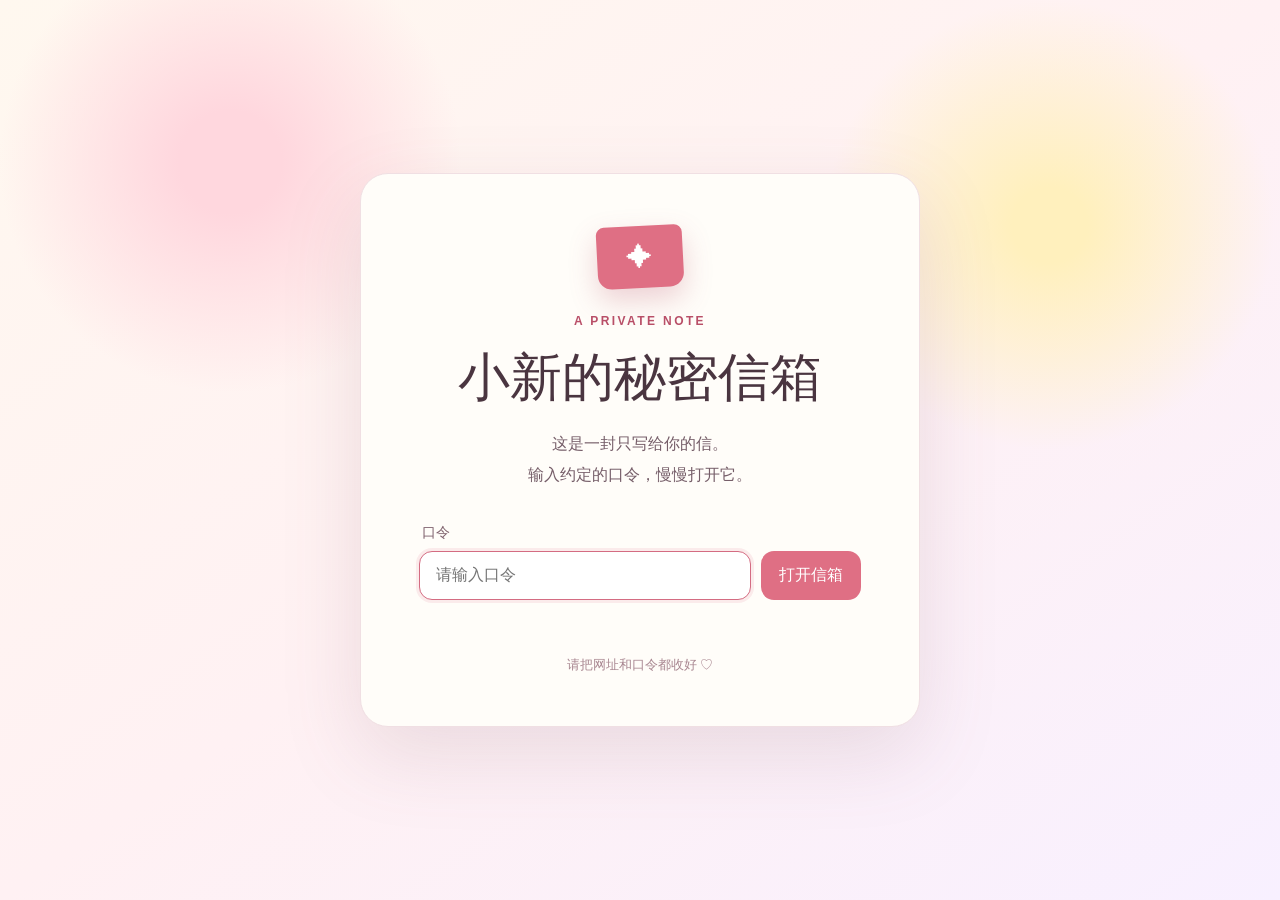
==== index.html @ 1e918c6c "Publish encrypted private letter" ====
<!doctype html>
<html lang="zh-CN">
<head>
  <meta charset="utf-8">
  <meta name="viewport" content="width=device-width,initial-scale=1">
  <meta name="robots" content="noindex,nofollow,noarchive">
  <title>一封秘密信件</title>
  <link rel="stylesheet" href="style.css">
</head>
<body>
  <main id="lock" class="lock-shell">
    <section class="lock-card" aria-labelledby="lock-title">
      <div class="envelope" aria-hidden="true"><span>✦</span></div>
      <p class="kicker">A PRIVATE NOTE</p>
      <h1 id="lock-title">小新的秘密信箱</h1>
      <p class="copy">这是一封只写给你的信。<br>输入约定的口令，慢慢打开它。</p>
      <form id="unlock-form">
        <label for="password">口令</label>
        <div class="password-row">
          <input id="password" type="password" autocomplete="current-password" required autofocus placeholder="请输入口令">
          <button type="submit">打开信箱</button>
        </div>
        <p id="status" class="status" role="alert" aria-live="polite"></p>
      </form>
      <p class="hint">请把网址和口令都收好 ♡</p>
    </section>
  </main>
  <main id="gift" class="gift-shell" hidden>
    <iframe id="gift-frame" title="给你的秘密信件"></iframe>
    <button id="music-button" class="music-button" type="button">♫ 播放音乐</button>
  </main>
  <script src="app.js"></script>
</body>
</html>
---- style.css ----
:root{font-family:"Microsoft YaHei","PingFang SC",sans-serif;color:#4a3540;background:#fff9f1}*{box-sizing:border-box}body{margin:0}.lock-shell{min-height:100vh;display:grid;place-items:center;padding:28px;background:radial-gradient(circle at 18% 18%,#ffd7de 0 4%,transparent 18%),radial-gradient(circle at 82% 25%,#fff0bd 0 3%,transparent 18%),linear-gradient(145deg,#fff8ef,#fff1f3 50%,#f8f0ff)}.lock-card{width:min(560px,94vw);padding:52px clamp(24px,7vw,58px);text-align:center;background:#fffdf9;border:1px solid #f0dfe3;border-radius:28px;box-shadow:0 28px 80px #81546326}.envelope{width:86px;height:62px;margin:0 auto 26px;display:grid;place-items:center;color:#fff;background:#df6f84;border-radius:8px 8px 14px 14px;transform:rotate(-3deg);box-shadow:0 12px 28px #b94f6840}.envelope span{font-size:26px}.kicker{font-size:12px;font-weight:700;letter-spacing:.2em;color:#b94f68}.lock-card h1{margin:15px 0;font-family:Georgia,"STKaiti",serif;font-size:clamp(34px,7vw,52px);font-weight:500}.copy{line-height:1.9;color:#755d68}form{margin-top:34px;text-align:left}label{display:block;margin:0 0 9px 3px;font-size:14px;color:#7e606c}.password-row{display:flex;gap:10px}input{min-width:0;flex:1;padding:14px 16px;border:1px solid #ddc8cf;border-radius:13px;background:#fff;font:inherit;outline:none}input:focus{border-color:#d46c82;box-shadow:0 0 0 3px #df6f8420}button{border:0;border-radius:13px;padding:14px 18px;color:#fff;background:#df6f84;font:inherit;cursor:pointer}button:disabled{opacity:.65;cursor:wait}.status{min-height:24px;margin:10px 3px 0;color:#b94f68;font-size:14px}.hint{margin:22px 0 0;color:#a98791;font-size:13px}.gift-shell{position:fixed;inset:0;background:#fff}.gift-shell[hidden]{display:none}#gift-frame{width:100%;height:100%;border:0}.music-button{position:fixed;z-index:5;right:18px;bottom:18px;border-radius:999px;box-shadow:0 10px 28px #70445245}@media(max-width:560px){.lock-card{padding:42px 22px}.password-row{flex-direction:column}.password-row button{width:100%}}
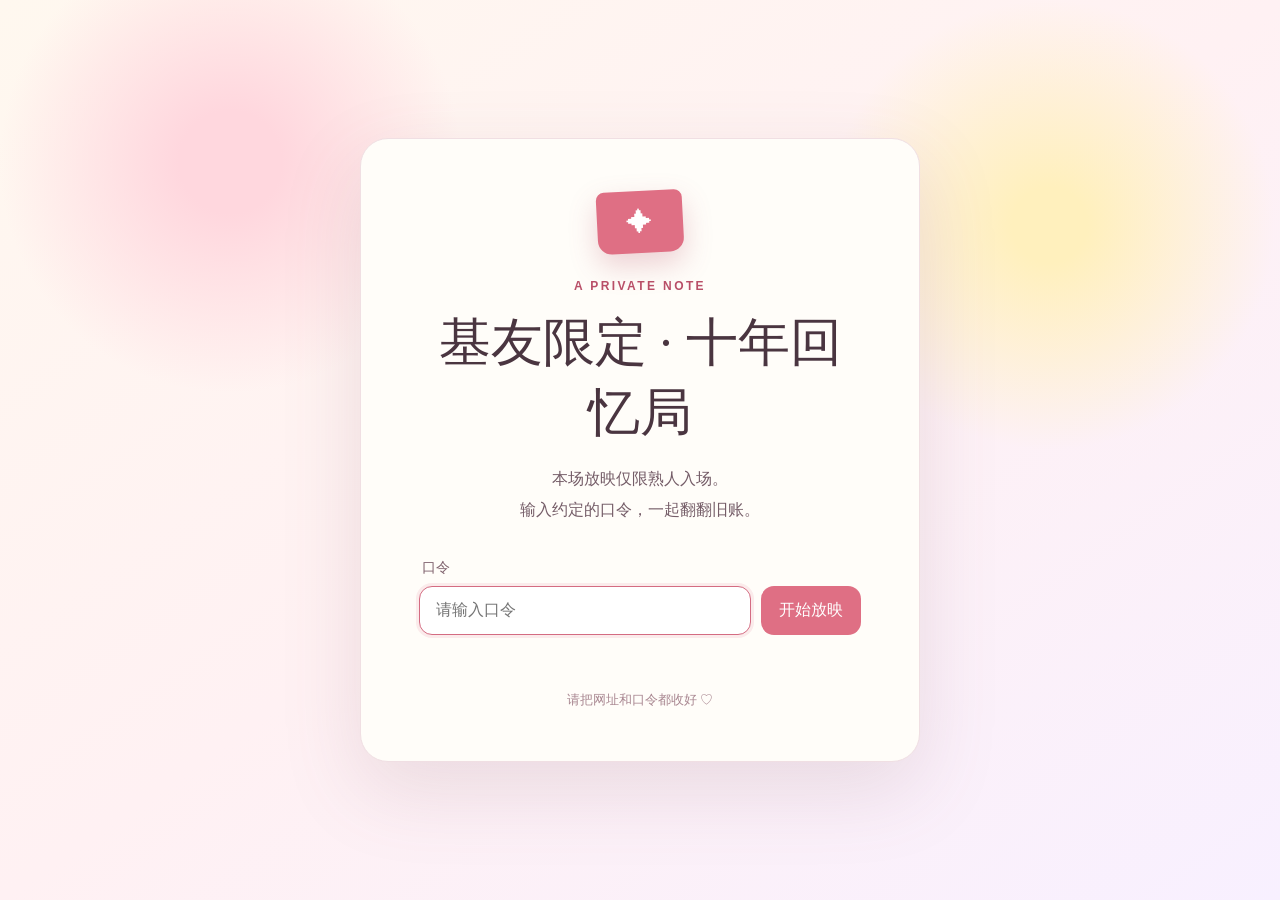
==== commit 1922e917: "Speed up loading and refresh memory copy" ====
--- a/index.html
+++ b/index.html
@@ -4,7 +4,7 @@
   <meta charset="utf-8">
   <meta name="viewport" content="width=device-width,initial-scale=1">
   <meta name="robots" content="noindex,nofollow,noarchive">
-  <title>一封秘密信件</title>
+  <title>基友限定 · 回忆放映厅</title>
   <link rel="stylesheet" href="style.css">
 </head>
 <body>
@@ -12,13 +12,13 @@
     <section class="lock-card" aria-labelledby="lock-title">
       <div class="envelope" aria-hidden="true"><span>✦</span></div>
       <p class="kicker">A PRIVATE NOTE</p>
-      <h1 id="lock-title">小新的秘密信箱</h1>
-      <p class="copy">这是一封只写给你的信。<br>输入约定的口令，慢慢打开它。</p>
+      <h1 id="lock-title">基友限定 · 十年回忆局</h1>
+      <p class="copy">本场放映仅限熟人入场。<br>输入约定的口令，一起翻翻旧账。</p>
       <form id="unlock-form">
         <label for="password">口令</label>
         <div class="password-row">
           <input id="password" type="password" autocomplete="current-password" required autofocus placeholder="请输入口令">
-          <button type="submit">打开信箱</button>
+          <button type="submit">开始放映</button>
         </div>
         <p id="status" class="status" role="alert" aria-live="polite"></p>
       </form>
@@ -26,7 +26,7 @@
     </section>
   </main>
   <main id="gift" class="gift-shell" hidden>
-    <iframe id="gift-frame" title="给你的秘密信件"></iframe>
+    <iframe id="gift-frame" title="十年基友回忆"></iframe>
     <button id="music-button" class="music-button" type="button">♫ 播放音乐</button>
   </main>
   <script src="app.js"></script>
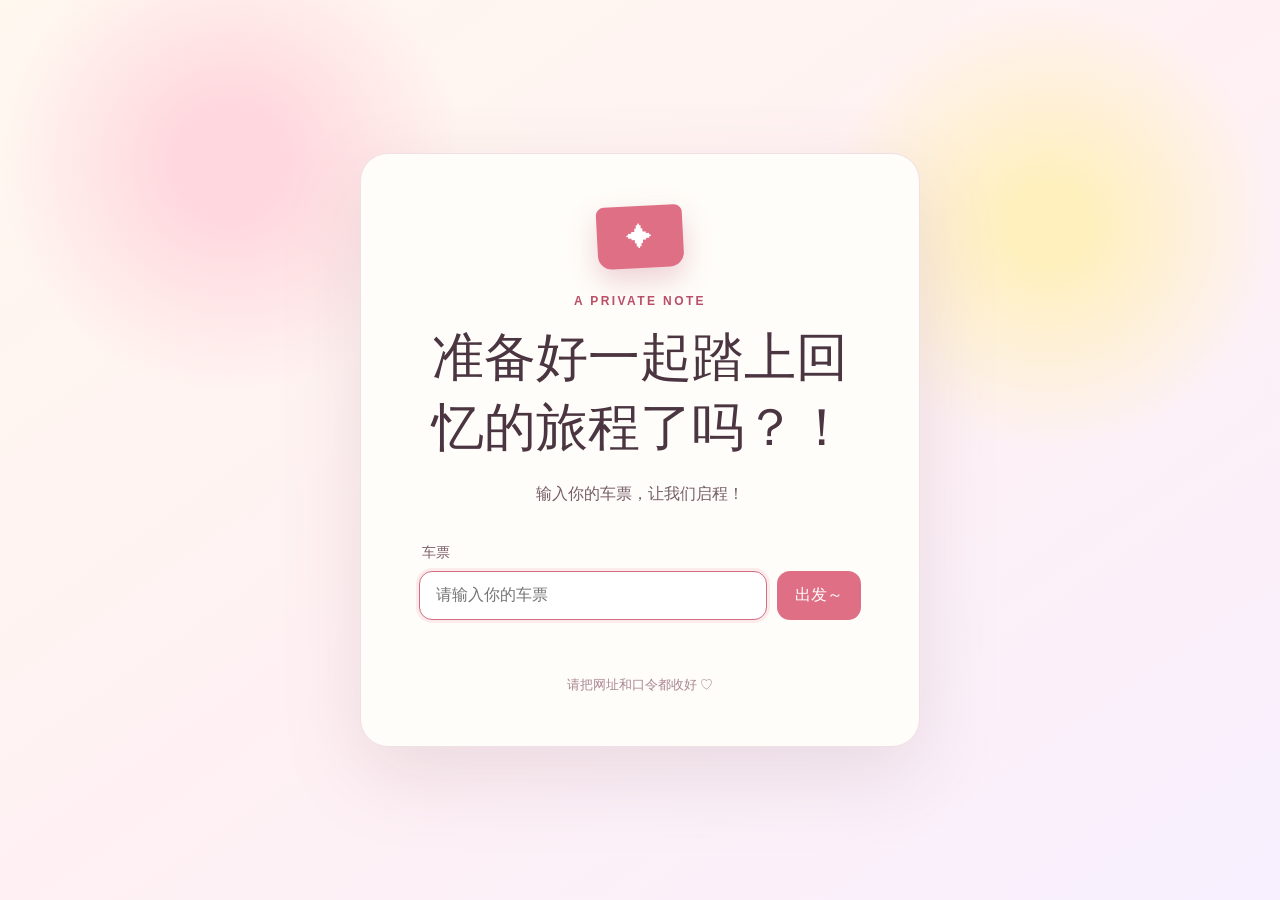
==== commit 783603ee: "Update the private memory page" ====
--- a/index.html
+++ b/index.html
@@ -4,7 +4,7 @@
   <meta charset="utf-8">
   <meta name="viewport" content="width=device-width,initial-scale=1">
   <meta name="robots" content="noindex,nofollow,noarchive">
-  <title>基友限定 · 回忆放映厅</title>
+  <title>回忆之旅</title>
   <link rel="stylesheet" href="style.css">
 </head>
 <body>
@@ -12,13 +12,13 @@
     <section class="lock-card" aria-labelledby="lock-title">
       <div class="envelope" aria-hidden="true"><span>✦</span></div>
       <p class="kicker">A PRIVATE NOTE</p>
-      <h1 id="lock-title">基友限定 · 十年回忆局</h1>
-      <p class="copy">本场放映仅限熟人入场。<br>输入约定的口令，一起翻翻旧账。</p>
+      <h1 id="lock-title">准备好一起踏上回忆的旅程了吗？！</h1>
+      <p class="copy">输入你的车票，让我们启程！</p>
       <form id="unlock-form">
-        <label for="password">口令</label>
+        <label for="password">车票</label>
         <div class="password-row">
-          <input id="password" type="password" autocomplete="current-password" required autofocus placeholder="请输入口令">
-          <button type="submit">开始放映</button>
+          <input id="password" type="password" autocomplete="current-password" required autofocus placeholder="请输入你的车票">
+          <button type="submit">出发～</button>
         </div>
         <p id="status" class="status" role="alert" aria-live="polite"></p>
       </form>
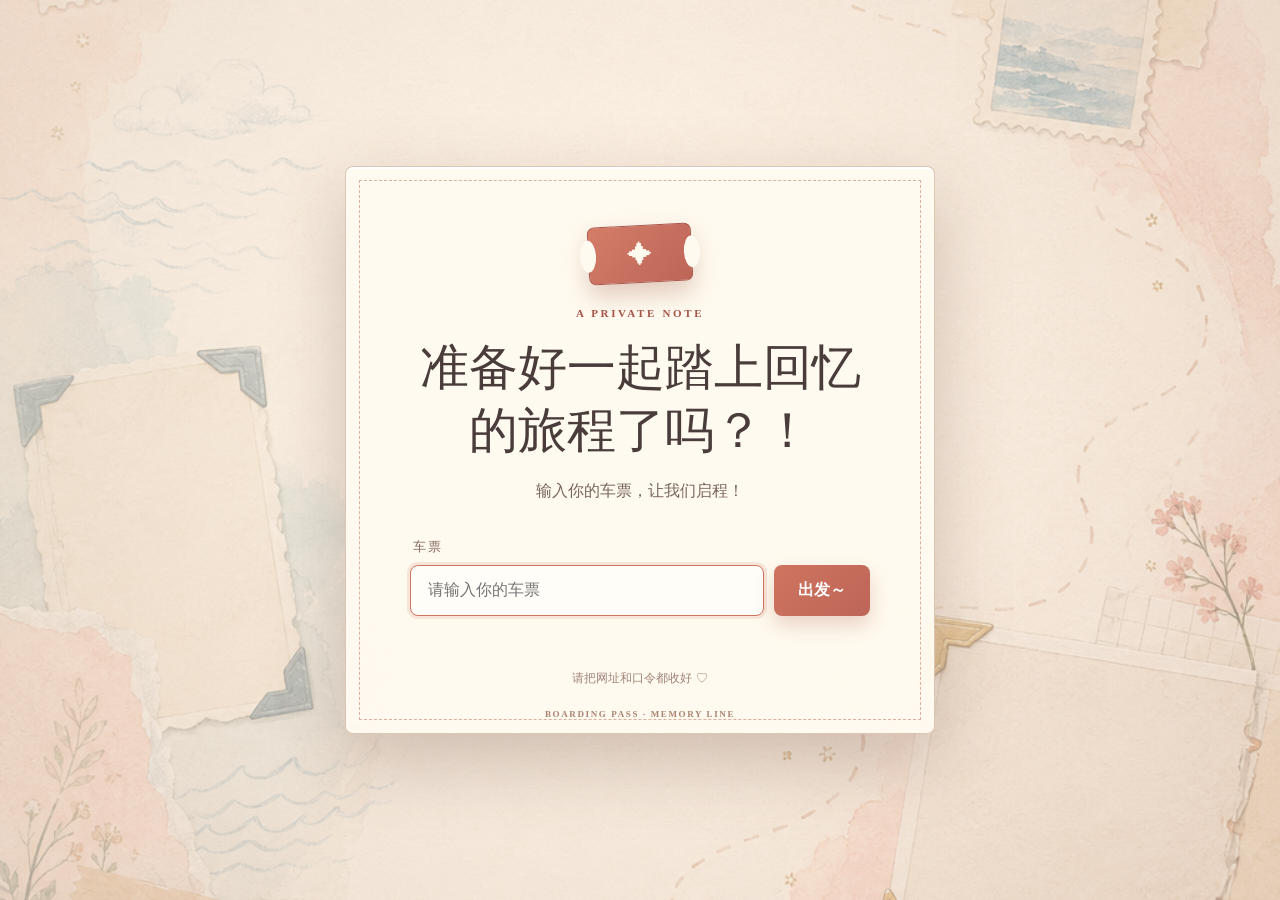
==== commit 8ea02ee5: "Update the private memory page" ====
--- a/index.html
+++ b/index.html
@@ -29,6 +29,7 @@
     <iframe id="gift-frame" title="十年基友回忆"></iframe>
     <button id="music-button" class="music-button" type="button">♫ 播放音乐</button>
   </main>
+  <script src="fflate.min.js"></script>
   <script src="app.js"></script>
 </body>
 </html>
--- a/style.css
+++ b/style.css
@@ -1 +1,150 @@
-:root{font-family:"Microsoft YaHei","PingFang SC",sans-serif;color:#4a3540;background:#fff9f1}*{box-sizing:border-box}body{margin:0}.lock-shell{min-height:100vh;display:grid;place-items:center;padding:28px;background:radial-gradient(circle at 18% 18%,#ffd7de 0 4%,transparent 18%),radial-gradient(circle at 82% 25%,#fff0bd 0 3%,transparent 18%),linear-gradient(145deg,#fff8ef,#fff1f3 50%,#f8f0ff)}.lock-card{width:min(560px,94vw);padding:52px clamp(24px,7vw,58px);text-align:center;background:#fffdf9;border:1px solid #f0dfe3;border-radius:28px;box-shadow:0 28px 80px #81546326}.envelope{width:86px;height:62px;margin:0 auto 26px;display:grid;place-items:center;color:#fff;background:#df6f84;border-radius:8px 8px 14px 14px;transform:rotate(-3deg);box-shadow:0 12px 28px #b94f6840}.envelope span{font-size:26px}.kicker{font-size:12px;font-weight:700;letter-spacing:.2em;color:#b94f68}.lock-card h1{margin:15px 0;font-family:Georgia,"STKaiti",serif;font-size:clamp(34px,7vw,52px);font-weight:500}.copy{line-height:1.9;color:#755d68}form{margin-top:34px;text-align:left}label{display:block;margin:0 0 9px 3px;font-size:14px;color:#7e606c}.password-row{display:flex;gap:10px}input{min-width:0;flex:1;padding:14px 16px;border:1px solid #ddc8cf;border-radius:13px;background:#fff;font:inherit;outline:none}input:focus{border-color:#d46c82;box-shadow:0 0 0 3px #df6f8420}button{border:0;border-radius:13px;padding:14px 18px;color:#fff;background:#df6f84;font:inherit;cursor:pointer}button:disabled{opacity:.65;cursor:wait}.status{min-height:24px;margin:10px 3px 0;color:#b94f68;font-size:14px}.hint{margin:22px 0 0;color:#a98791;font-size:13px}.gift-shell{position:fixed;inset:0;background:#fff}.gift-shell[hidden]{display:none}#gift-frame{width:100%;height:100%;border:0}.music-button{position:fixed;z-index:5;right:18px;bottom:18px;border-radius:999px;box-shadow:0 10px 28px #70445245}@media(max-width:560px){.lock-card{padding:42px 22px}.password-row{flex-direction:column}.password-row button{width:100%}}
+:root {
+  font-family:"Microsoft YaHei","PingFang SC",sans-serif;
+  color:#493c3b;
+  background:#f8eee2;
+  --paper:#fffaf0;
+  --coral:#cf745f;
+  --coral-dark:#a85448;
+  --blue:#7899a2;
+  --gold:#c79545;
+}
+* { box-sizing:border-box; }
+body { margin:0; }
+.lock-shell {
+  min-height:100vh;
+  display:grid;
+  place-items:center;
+  padding:32px 20px;
+  position:relative;
+  isolation:isolate;
+  background:linear-gradient(110deg,rgba(255,248,237,.68),rgba(255,241,232,.46)),url("journey-bg.png") center/cover fixed;
+}
+.lock-shell::before {
+  content:"";
+  position:absolute;
+  inset:0;
+  z-index:-1;
+  background:radial-gradient(circle at 50% 45%,transparent 0 28%,rgba(118,83,65,.12) 100%);
+  pointer-events:none;
+}
+.lock-card {
+  width:min(590px,94vw);
+  position:relative;
+  padding:58px clamp(25px,7vw,64px) 46px;
+  text-align:center;
+  background:rgba(255,250,240,.96);
+  border:1px solid rgba(180,137,109,.46);
+  border-radius:8px;
+  box-shadow:0 28px 75px rgba(87,55,42,.26),0 2px 0 #fff inset;
+}
+.lock-card::before {
+  content:"";
+  position:absolute;
+  inset:13px;
+  border:1px dashed rgba(190,117,91,.55);
+  pointer-events:none;
+}
+.lock-card::after {
+  content:"BOARDING PASS  ·  MEMORY LINE";
+  position:absolute;
+  left:50%;
+  bottom:14px;
+  transform:translateX(-50%);
+  color:#aa8271;
+  font:600 9px Georgia,serif;
+  letter-spacing:.18em;
+  white-space:nowrap;
+}
+.envelope {
+  width:104px;
+  height:58px;
+  margin:0 auto 24px;
+  position:relative;
+  display:grid;
+  place-items:center;
+  color:#fffaf0;
+  background:linear-gradient(135deg,#d47d68,#bd6558);
+  border:1px solid #a9564a;
+  border-radius:7px;
+  transform:rotate(-3deg);
+  box-shadow:0 11px 25px rgba(149,74,59,.28);
+}
+.envelope::before,.envelope::after {
+  content:"";
+  position:absolute;
+  top:50%;
+  width:16px;
+  height:32px;
+  transform:translateY(-50%);
+  background:var(--paper);
+  border-radius:50%;
+}
+.envelope::before { left:-9px; }
+.envelope::after { right:-9px; }
+.envelope span { font-size:25px; animation:compass 4s ease-in-out infinite; }
+.kicker { margin:0; color:var(--coral-dark); font:700 11px Georgia,serif; letter-spacing:.24em; }
+.lock-card h1 {
+  max-width:470px;
+  margin:18px auto 13px;
+  color:#493c3b;
+  font-family:"STKaiti","KaiTi",Georgia,serif;
+  font-size:clamp(31px,6vw,49px);
+  line-height:1.28;
+  font-weight:500;
+}
+.copy { margin:0; line-height:1.9; color:#79655e; font-size:16px; }
+form { margin-top:32px; text-align:left; }
+label { display:block; margin:0 0 9px 3px; color:#876b62; font-size:13px; letter-spacing:.12em; }
+.password-row { display:flex; gap:10px; }
+input {
+  min-width:0;
+  flex:1;
+  padding:15px 17px;
+  border:1px solid #d9c2b2;
+  border-radius:8px;
+  color:#493c3b;
+  background:#fffdf8;
+  font:inherit;
+  outline:none;
+}
+input:focus { border-color:var(--coral); box-shadow:0 0 0 3px rgba(207,116,95,.16); }
+button {
+  border:0;
+  border-radius:8px;
+  padding:15px 24px;
+  color:#fff;
+  background:linear-gradient(135deg,var(--coral),#bd6558);
+  font:inherit;
+  font-weight:700;
+  cursor:pointer;
+  box-shadow:0 9px 20px rgba(166,76,60,.23);
+  transition:transform .2s,box-shadow .2s;
+}
+button:hover { transform:translateY(-2px); box-shadow:0 13px 24px rgba(166,76,60,.3); }
+button:disabled { opacity:.65; cursor:wait; transform:none; }
+.status { min-height:24px; margin:10px 3px 0; color:var(--coral-dark); font-size:13px; }
+.hint { margin:20px 0 0; color:#a18479; font-size:12px; }
+.gift-shell { position:fixed; inset:0; background:#f8eee2; }
+.gift-shell[hidden] { display:none; }
+#gift-frame { width:100%; height:100%; border:0; }
+.music-button {
+  position:fixed;
+  z-index:5;
+  right:18px;
+  bottom:18px;
+  border:1px solid rgba(255,255,255,.55);
+  border-radius:999px;
+  background:linear-gradient(135deg,#cd725e,#b95f55);
+  box-shadow:0 12px 30px rgba(112,68,55,.35);
+}
+@keyframes compass { 50% { transform:rotate(18deg) scale(1.08); } }
+@media(max-width:560px) {
+  .lock-shell { padding:22px 16px; background-attachment:scroll; background-position:center top; }
+  .lock-card { padding:48px 22px 40px; }
+  .lock-card h1 { font-size:clamp(30px,9vw,42px); }
+  .copy { font-size:15px; }
+  .password-row { flex-direction:column; }
+  .password-row button { width:100%; }
+  .music-button { right:12px; bottom:14px; }
+}
+@media(prefers-reduced-motion:reduce) { *,*::before,*::after { animation:none!important; transition:none!important; } }
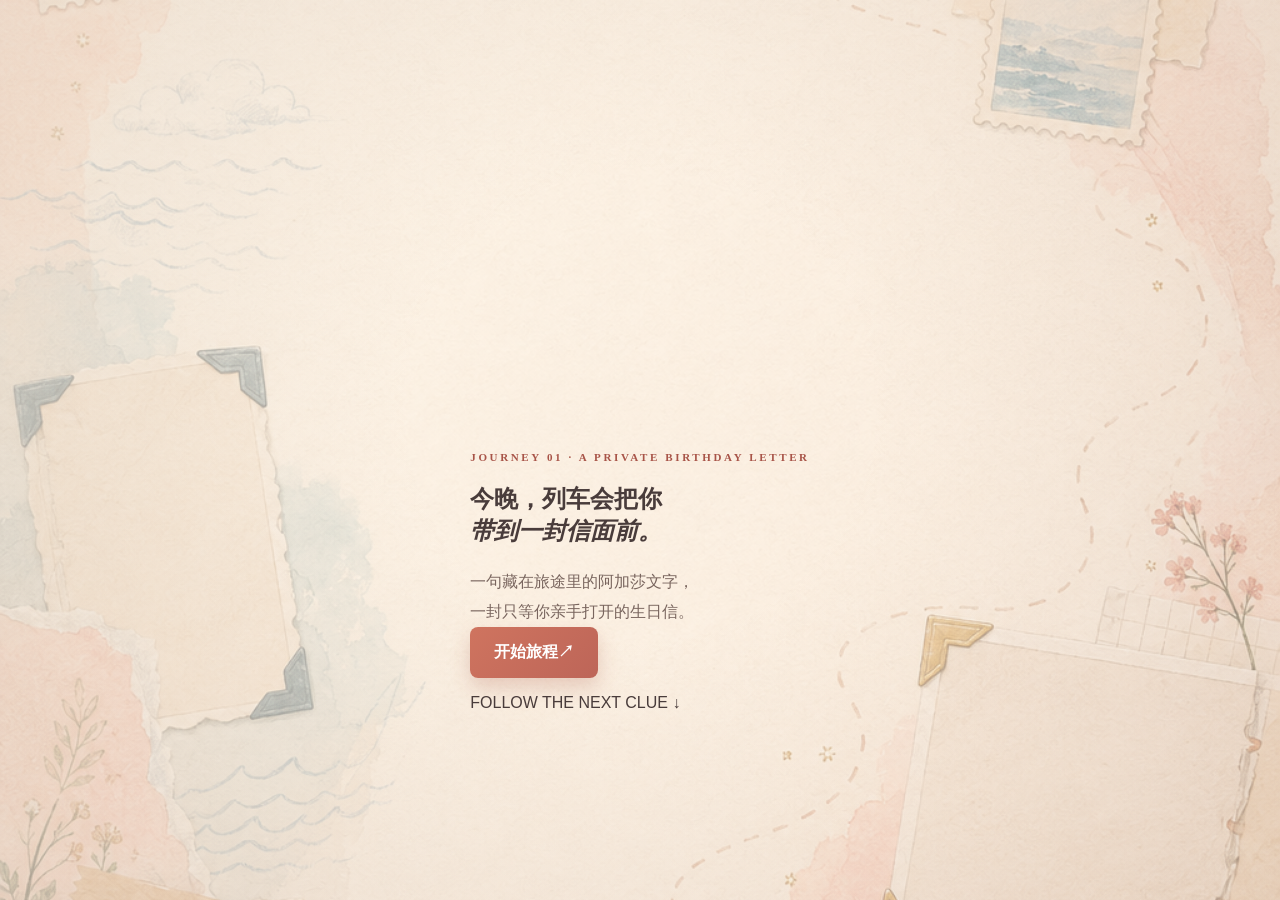
==== commit ccc367a2: "Publish mobile birthday journey" ====
--- a/index.html
+++ b/index.html
@@ -5,31 +5,43 @@
   <meta name="viewport" content="width=device-width,initial-scale=1">
   <meta name="robots" content="noindex,nofollow,noarchive">
   <title>回忆之旅</title>
-  <link rel="stylesheet" href="style.css">
+  <link rel="stylesheet" href="style.css?v=20260926-1">
 </head>
 <body>
   <main id="lock" class="lock-shell">
-    <section class="lock-card" aria-labelledby="lock-title">
-      <div class="envelope" aria-hidden="true"><span>✦</span></div>
-      <p class="kicker">A PRIVATE NOTE</p>
-      <h1 id="lock-title">准备好一起踏上回忆的旅程了吗？！</h1>
-      <p class="copy">输入你的车票，让我们启程！</p>
-      <form id="unlock-form">
-        <label for="password">车票</label>
-        <div class="password-row">
-          <input id="password" type="password" autocomplete="current-password" required autofocus placeholder="请输入你的车票">
-          <button type="submit">出发～</button>
+    <div class="moon-glow" aria-hidden="true"></div>
+    <section class="hero-copy" aria-labelledby="lock-title">
+      <p class="kicker">JOURNEY 01 · A PRIVATE BIRTHDAY LETTER</p>
+      <h1 id="lock-title">今晚，列车会把你<br><em>带到一封信面前。</em></h1>
+      <p class="copy">一句藏在旅途里的阿加莎文字，<br>一封只等你亲手打开的生日信。</p>
+      <button id="start-investigation" class="start-button" type="button"><span>开始旅程</span><b>↗</b></button>
+      <p class="scroll-note">FOLLOW THE NEXT CLUE <span>↓</span></p>
+    </section>
+    <section id="investigation" class="investigation-panel" aria-labelledby="investigation-title" hidden>
+      <div class="paper-tab"><span>NO. 010 · PRIVATE LINE</span><span>14 SEP 2026</span></div>
+      <div class="case-heading"><span class="case-number">01</span><div><p class="eyebrow">THE SECRET POSTCARD</p><h2 id="investigation-title">先解开一句话，再驶向回忆。</h2></div></div>
+      <div class="case-grid">
+        <div class="evidence-column">
+          <div class="clue-card"><span class="clue-mark">POSTCARD 01 / CIPHER</span><p>凯撒密码 · 向前移 3 位</p><code id="cipher-text">Wr wudyho eb wudlq lv wr vhh qdwxuh dqg kxpdq ehlqjv,<br>wrzqv dqg fkxufkhv dqg ulyhuv — lq idfw, wr vhh olih.</code><p id="decoded-text" class="decoded-text" aria-live="polite">点击密码盘，开始让纸条上的字母转动。</p></div>
+          <div class="hint-actions"><button id="hint-button" class="text-button" type="button">查看旅途提示 <span>＋</span></button><p id="hint-text" class="hint-text" hidden></p></div>
         </div>
-        <p id="status" class="status" role="alert" aria-live="polite"></p>
-      </form>
-      <p class="hint">请把网址和口令都收好 ♡</p>
+        <div class="cipher-column"><div class="cipher-dial" aria-label="凯撒密码盘"><button id="dial-minus" type="button" aria-label="密码盘向左转一格">−</button><div class="dial-face"><span>Q</span><b id="dial-value">+3</b><span>N</span></div><button id="dial-plus" type="button" aria-label="密码盘向右转一格">＋</button></div><p class="dial-caption">TURN THE DIAL<br><small>拨到正确的位置，解开纸条</small></p></div>
+      </div>
+      <form id="unlock-form" class="answer-area"><label for="password">这句话是谁说的？</label><div class="password-row"><input id="password" type="password" autocomplete="current-password" required placeholder="请输入作者姓名"><button id="unlock-button" type="submit">打开生日信 <span>→</span></button></div><p id="status" class="status" role="alert" aria-live="polite"></p></form>
+      <p class="paper-footer"><span>TRAVELER'S NOTE</span><span>请把答案和这趟旅程一起收好 ♡</span></p>
     </section>
   </main>
   <main id="gift" class="gift-shell" hidden>
+    <div id="success-note" class="success-note" role="status" aria-live="polite"><strong>答案正确。</strong><span>阿加莎·克里斯蒂 · 《阿加莎·克里斯蒂自传》</span><small>下一站，回到我们的回忆。</small></div>
     <iframe id="gift-frame" title="十年基友回忆"></iframe>
+    <div id="video-status" class="video-status" role="status" aria-live="polite" hidden>
+      <span class="video-spinner" aria-hidden="true"></span>
+      <span id="video-status-text">海边视频准备中…</span>
+    </div>
     <button id="music-button" class="music-button" type="button">♫ 播放音乐</button>
   </main>
-  <script src="fflate.min.js"></script>
-  <script src="app.js"></script>
+  <script src="fflate.min.js?v=20260926-1"></script>
+  <script src="case-interaction.js"></script>
+  <script src="app.js?v=20260926-1"></script>
 </body>
 </html>
--- a/style.css
+++ b/style.css
@@ -137,7 +137,31 @@
   background:linear-gradient(135deg,#cd725e,#b95f55);
   box-shadow:0 12px 30px rgba(112,68,55,.35);
 }
+.video-status {
+  position:fixed;
+  z-index:6;
+  left:18px;
+  bottom:18px;
+  display:flex;
+  align-items:center;
+  gap:9px;
+  max-width:calc(100vw - 200px);
+  padding:11px 15px;
+  color:#5d514d;
+  background:rgba(255,250,240,.96);
+  border:1px dashed rgba(184,117,93,.6);
+  border-radius:999px;
+  box-shadow:0 10px 28px rgba(92,62,45,.2);
+  font-size:13px;
+}
+.video-status[hidden] { display:none; }
+.video-spinner { width:15px; height:15px; flex:0 0 auto; border:2px solid rgba(207,116,95,.28); border-top-color:var(--coral); border-radius:50%; animation:video-spin .8s linear infinite; }
+.video-status.is-ready { color:#466b62; border-color:rgba(78,132,117,.48); }
+.video-status.is-ready .video-spinner { border:0; animation:none; }
+.video-status.is-error { color:#a85448; }
+.video-status.is-error .video-spinner { border-color:#cf745f; animation:none; }
 @keyframes compass { 50% { transform:rotate(18deg) scale(1.08); } }
+@keyframes video-spin { to { transform:rotate(360deg); } }
 @media(max-width:560px) {
   .lock-shell { padding:22px 16px; background-attachment:scroll; background-position:center top; }
   .lock-card { padding:48px 22px 40px; }
@@ -146,5 +170,6 @@
   .password-row { flex-direction:column; }
   .password-row button { width:100%; }
   .music-button { right:12px; bottom:14px; }
+  .video-status { left:12px; bottom:70px; max-width:calc(100vw - 24px); }
 }
 @media(prefers-reduced-motion:reduce) { *,*::before,*::after { animation:none!important; transition:none!important; } }
